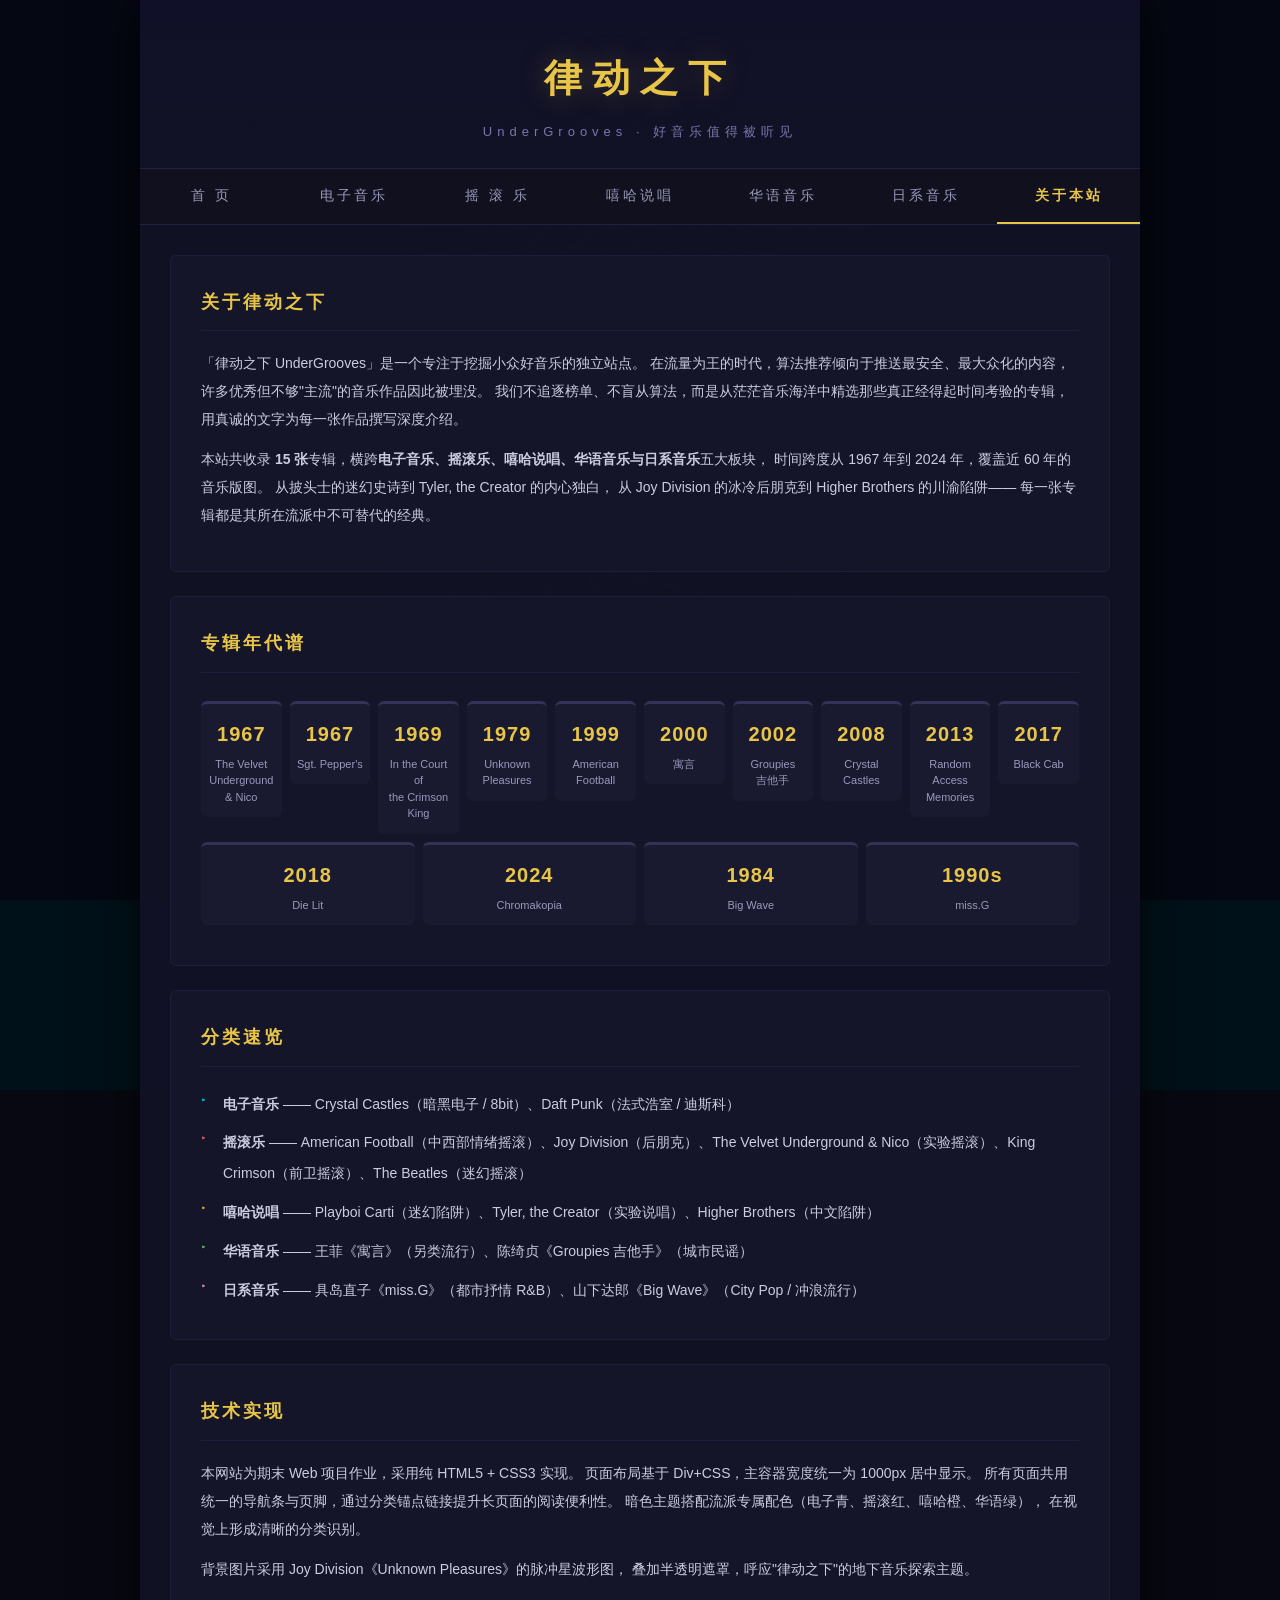
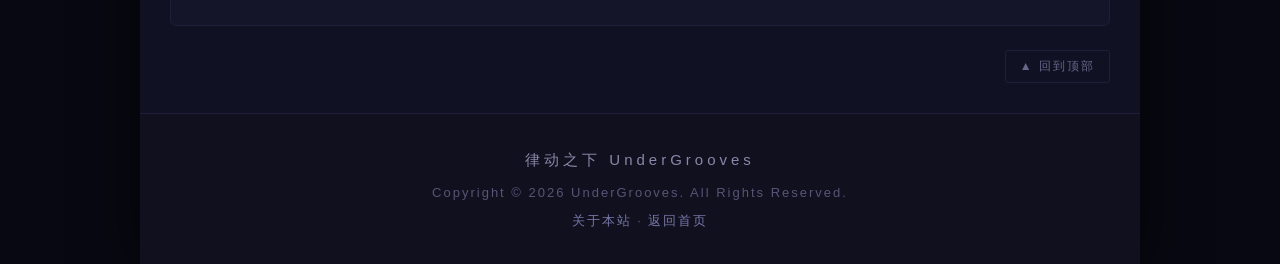
==== about.html @ 2fa011f9 "feat: 新增日系音乐页面 (具岛直子/山下达郎), 全站导航更新" ====
<!DOCTYPE html>
<html lang="zh-CN">
<head>
    <meta charset="UTF-8">
    <meta name="viewport" content="width=device-width, initial-scale=1.0">
    <title>关于本站 · 律动之下</title>
    <link rel="stylesheet" href="css/style.css">
</head>
<body>
    <div id="container">
        <div id="header">
            <div class="site-title">律动之下</div>
            <div class="site-subtitle">UnderGrooves · 好音乐值得被听见</div>
        </div>

        <div id="navbar">
            <ul>
                <li><a href="index.html">首 页</a></li>
                <li><a href="electronic.html">电子音乐</a></li>
                <li><a href="rock.html">摇 滚 乐</a></li>
                <li><a href="hiphop.html">嘻哈说唱</a></li>
                <li><a href="chinese.html">华语音乐</a></li>
                <li><a href="japanese.html">日系音乐</a></li>
                <li><a href="about.html" class="active">关于本站</a></li>
            </ul>
        </div>

        <div id="content">
            <!-- 站点介绍 -->
            <div class="about-section">
                <h3 class="default">关于律动之下</h3>
                <p>
                    「律动之下 UnderGrooves」是一个专注于挖掘小众好音乐的独立站点。
                    在流量为王的时代，算法推荐倾向于推送最安全、最大众化的内容，
                    许多优秀但不够"主流"的音乐作品因此被埋没。
                    我们不追逐榜单、不盲从算法，而是从茫茫音乐海洋中精选那些真正经得起时间考验的专辑，
                    用真诚的文字为每一张作品撰写深度介绍。
                </p>
                <p>
                    本站共收录 <strong>15 张</strong>专辑，横跨<strong>电子音乐、摇滚乐、嘻哈说唱、华语音乐与日系音乐</strong>五大板块，
                    时间跨度从 1967 年到 2024 年，覆盖近 60 年的音乐版图。
                    从披头士的迷幻史诗到 Tyler, the Creator 的内心独白，
                    从 Joy Division 的冰冷后朋克到 Higher Brothers 的川渝陷阱——
                    每一张专辑都是其所在流派中不可替代的经典。
                </p>
            </div>

            <!-- 时间线 -->
            <div class="about-section">
                <h3 class="default">专辑年代谱</h3>
                <div class="timeline">
                    <div class="timeline-item">
                        <div class="year">1967</div>
                        <div class="album-name">The Velvet Underground<br>&amp; Nico</div>
                    </div>
                    <div class="timeline-item">
                        <div class="year">1967</div>
                        <div class="album-name">Sgt. Pepper's</div>
                    </div>
                    <div class="timeline-item">
                        <div class="year">1969</div>
                        <div class="album-name">In the Court of<br>the Crimson King</div>
                    </div>
                    <div class="timeline-item">
                        <div class="year">1979</div>
                        <div class="album-name">Unknown<br>Pleasures</div>
                    </div>
                    <div class="timeline-item">
                        <div class="year">1999</div>
                        <div class="album-name">American<br>Football</div>
                    </div>
                    <div class="timeline-item">
                        <div class="year">2000</div>
                        <div class="album-name">寓言</div>
                    </div>
                    <div class="timeline-item">
                        <div class="year">2002</div>
                        <div class="album-name">Groupies<br>吉他手</div>
                    </div>
                    <div class="timeline-item">
                        <div class="year">2008</div>
                        <div class="album-name">Crystal<br>Castles</div>
                    </div>
                    <div class="timeline-item">
                        <div class="year">2013</div>
                        <div class="album-name">Random Access<br>Memories</div>
                    </div>
                    <div class="timeline-item">
                        <div class="year">2017</div>
                        <div class="album-name">Black Cab</div>
                    </div>
                    <div class="timeline-item">
                        <div class="year">2018</div>
                        <div class="album-name">Die Lit</div>
                    </div>
                    <div class="timeline-item">
                        <div class="year">2024</div>
                        <div class="album-name">Chromakopia</div>
                    </div>
                    <div class="timeline-item">
                        <div class="year">1984</div>
                        <div class="album-name">Big Wave</div>
                    </div>
                    <div class="timeline-item">
                        <div class="year">1990s</div>
                        <div class="album-name">miss.G</div>
                    </div>
                </div>
            </div>

            <!-- 分类速览 -->
            <div class="about-section">
                <h3 class="default">分类速览</h3>
                <ul>
                    <li class="electronic"><strong>电子音乐</strong> —— Crystal Castles（暗黑电子 / 8bit）、Daft Punk（法式浩室 / 迪斯科）</li>
                    <li class="rock"><strong>摇滚乐</strong> —— American Football（中西部情绪摇滚）、Joy Division（后朋克）、The Velvet Underground &amp; Nico（实验摇滚）、King Crimson（前卫摇滚）、The Beatles（迷幻摇滚）</li>
                    <li class="hiphop"><strong>嘻哈说唱</strong> —— Playboi Carti（迷幻陷阱）、Tyler, the Creator（实验说唱）、Higher Brothers（中文陷阱）</li>
                    <li class="chinese"><strong>华语音乐</strong> —— 王菲《寓言》（另类流行）、陈绮贞《Groupies 吉他手》（城市民谣）</li>
                    <li class="japanese"><strong>日系音乐</strong> —— 具岛直子《miss.G》（都市抒情 R&B）、山下达郎《Big Wave》（City Pop / 冲浪流行）</li>
                </ul>
            </div>

            <!-- 技术实现 -->
            <div class="about-section">
                <h3 class="default">技术实现</h3>
                <p>
                    本网站为期末 Web 项目作业，采用纯 HTML5 + CSS3 实现。
                    页面布局基于 Div+CSS，主容器宽度统一为 1000px 居中显示。
                    所有页面共用统一的导航条与页脚，通过分类锚点链接提升长页面的阅读便利性。
                    暗色主题搭配流派专属配色（电子青、摇滚红、嘻哈橙、华语绿），
                    在视觉上形成清晰的分类识别。
                </p>
                <p>
                    背景图片采用 Joy Division《Unknown Pleasures》的脉冲星波形图，
                    叠加半透明遮罩，呼应"律动之下"的地下音乐探索主题。
                </p>
            </div>

            <div class="back-to-top">
                <a href="#header">▲ 回到顶部</a>
            </div>
        </div>

        <div id="footer">
            <p class="footer-name">律动之下 UnderGrooves</p>
            <p>Copyright &copy; 2026 UnderGrooves. All Rights Reserved.</p>
            <p><a href="about.html">关于本站</a> · <a href="index.html">返回首页</a></p>
        </div>
    </div>
</body>
</html>
---- css/style.css ----
/* ============================================
   律动之下 UnderGrooves - 统一样式表
   ============================================ */

/* --- 基础重置与全局样式 --- */
* {
    margin: 0;
    padding: 0;
    box-sizing: border-box;
}

body {
    font-family: "Microsoft YaHei", "PingFang SC", "Hiragino Sans GB", Arial, sans-serif;
    background: #080812 url('../imagefiles/img007.jpg') no-repeat fixed center center;
    background-size: cover;
    color: #e0e0e0;
    line-height: 1.8;
    min-height: 100vh;
}

body::before {
    content: "";
    position: fixed;
    top: 0;
    left: 0;
    width: 100%;
    height: 100%;
    background: rgba(6, 6, 18, 0.9);
    z-index: -1;
}

/* --- 主容器 --- */
#container {
    width: 1000px;
    margin: 0 auto;
    background: rgba(18, 18, 38, 0.96);
    min-height: 100vh;
    box-shadow: 0 0 50px rgba(0, 0, 0, 0.7);
}

/* --- 头部区域 --- */
#header {
    text-align: center;
    padding: 44px 20px 24px 20px;
    border-bottom: 1px solid #222244;
    background: linear-gradient(180deg, #101028 0%, #121226 100%);
}

#header .site-title {
    font-size: 38px;
    font-weight: bold;
    letter-spacing: 10px;
    color: #e8c547;
    margin-bottom: 8px;
    text-shadow: 0 0 30px rgba(232, 197, 71, 0.25);
}

#header .site-subtitle {
    font-size: 13px;
    color: #7777aa;
    letter-spacing: 5px;
}

/* --- 导航条 --- */
#navbar {
    background: #10101e;
    border-bottom: 1px solid #222244;
    text-align: center;
}

#navbar ul {
    list-style: none;
    display: flex;
    justify-content: center;
}

#navbar ul li {
    flex: 1;
    max-width: 160px;
}

#navbar ul li a {
    display: block;
    padding: 14px 0;
    color: #9999bb;
    text-decoration: none;
    font-size: 14px;
    letter-spacing: 3px;
    transition: all 0.3s ease;
    border-bottom: 2px solid transparent;
    position: relative;
}

#navbar ul li a:hover {
    color: #ffffff;
    background: rgba(255, 255, 255, 0.03);
}

#navbar ul li a.active {
    color: #e8c547;
    border-bottom-color: #e8c547;
    font-weight: bold;
}

/* 导航悬停时各分类颜色 */
#navbar ul li:nth-child(1) a:hover { border-bottom-color: #ffffff; }
#navbar ul li:nth-child(2) a:hover { border-bottom-color: #00d4ff; }
#navbar ul li:nth-child(3) a:hover { border-bottom-color: #ff6b6b; }
#navbar ul li:nth-child(4) a:hover { border-bottom-color: #ffb347; }
#navbar ul li:nth-child(5) a:hover { border-bottom-color: #6bcb77; }
#navbar ul li:nth-child(6) a:hover { border-bottom-color: #e8a0bf; }
#navbar ul li:nth-child(7) a:hover { border-bottom-color: #c084fc; }

/* --- 内容区域 --- */
#content {
    padding: 30px;
}

/* --- Hero 区域（首页）--- */
.hero {
    text-align: center;
    padding: 44px 30px;
    margin-bottom: 36px;
    background: linear-gradient(135deg, rgba(20, 20, 50, 0.7), rgba(12, 12, 35, 0.9));
    border-radius: 8px;
    border: 1px solid #222244;
    position: relative;
    overflow: hidden;
}

/* 微弱的律动线条装饰 */
.hero::before {
    content: "";
    position: absolute;
    top: 0;
    left: 50%;
    transform: translateX(-50%);
    width: 200px;
    height: 2px;
    background: linear-gradient(90deg, transparent, #e8c547, transparent);
}

.hero h2 {
    font-size: 28px;
    color: #e8c547;
    letter-spacing: 5px;
    margin-bottom: 18px;
}

.hero p {
    color: #aaaacc;
    font-size: 15px;
    line-height: 2.2;
    max-width: 680px;
    margin: 0 auto;
}

/* --- 分类区块标题 --- */
.section-title {
    font-size: 20px;
    letter-spacing: 4px;
    padding-bottom: 10px;
    margin-bottom: 24px;
    margin-top: 10px;
    border-bottom: 1px solid #222244;
    position: relative;
    color: #ddddee;
}

.section-title::after {
    content: "";
    position: absolute;
    bottom: -1px;
    left: 0;
    width: 50px;
    height: 2px;
}

/* 各分类标题下划线颜色 */
.section-title.electronic::after { background: #00d4ff; }
.section-title.rock::after       { background: #ff6b6b; }
.section-title.hiphop::after     { background: #ffb347; }
.section-title.chinese::after    { background: #6bcb77; }
.section-title.japanese::after   { background: #e8a0bf; }

/* --- 专辑卡片网格 --- */
.album-grid {
    display: grid;
    grid-template-columns: repeat(3, 1fr);
    gap: 20px;
    margin-bottom: 36px;
}

.album-card {
    background: rgba(24, 24, 48, 0.8);
    border: 1px solid #1e1e3a;
    border-radius: 6px;
    overflow: hidden;
    transition: all 0.35s ease;
}

.album-card:hover {
    transform: translateY(-5px);
    box-shadow: 0 10px 28px rgba(0, 0, 0, 0.5);
    border-color: #444477;
}

.album-card img {
    width: 100%;
    height: 220px;
    object-fit: cover;
    display: block;
    transition: filter 0.3s;
}

.album-card:hover img {
    filter: brightness(1.1);
}

.album-card .card-info {
    padding: 14px 16px 16px;
}

.album-card .card-info h3 {
    font-size: 15px;
    color: #e8c547;
    margin-bottom: 3px;
    letter-spacing: 1px;
}

.album-card .card-info .artist {
    font-size: 13px;
    color: #8888aa;
    margin-bottom: 8px;
}

.album-card .card-info .card-meta {
    display: flex;
    gap: 8px;
    align-items: center;
    flex-wrap: wrap;
}

.album-card .card-info .year-tag {
    font-size: 11px;
    padding: 2px 8px;
    border-radius: 3px;
    background: rgba(255, 255, 255, 0.06);
    color: #9999bb;
    letter-spacing: 1px;
}

.album-card .card-info .genre-tag {
    font-size: 11px;
    padding: 2px 8px;
    border-radius: 3px;
    letter-spacing: 1px;
}

/* 首页卡片各分类颜色提示 */
.album-card.card-electronic .genre-tag { background: rgba(0, 212, 255, 0.12); color: #00d4ff; }
.album-card.card-electronic:hover { border-color: rgba(0, 212, 255, 0.4); }

.album-card.card-rock .genre-tag { background: rgba(255, 107, 107, 0.12); color: #ff6b6b; }
.album-card.card-rock:hover { border-color: rgba(255, 107, 107, 0.4); }

.album-card.card-hiphop .genre-tag { background: rgba(255, 179, 71, 0.12); color: #ffb347; }
.album-card.card-hiphop:hover { border-color: rgba(255, 179, 71, 0.4); }

.album-card.card-chinese .genre-tag { background: rgba(107, 203, 119, 0.12); color: #6bcb77; }
.album-card.card-chinese:hover { border-color: rgba(107, 203, 119, 0.4); }

.album-card.card-japanese .genre-tag { background: rgba(232, 160, 191, 0.12); color: #e8a0bf; }
.album-card.card-japanese:hover { border-color: rgba(232, 160, 191, 0.5); }

.album-card a {
    text-decoration: none;
    color: inherit;
}

/* --- 专辑详情（分类页面）--- */
.album-detail {
    display: flex;
    gap: 30px;
    margin-bottom: 36px;
    padding: 28px;
    background: rgba(24, 24, 48, 0.6);
    border: 1px solid #1e1e3a;
    border-left: 3px solid #333355;
    border-radius: 0 6px 6px 0;
    transition: all 0.3s ease;
}

.album-detail:hover {
    background: rgba(28, 28, 52, 0.7);
    box-shadow: 0 4px 20px rgba(0, 0, 0, 0.4);
}

.album-detail .album-cover {
    flex: 0 0 280px;
}

.album-detail .album-cover img {
    width: 100%;
    border-radius: 4px;
    display: block;
    box-shadow: 0 4px 16px rgba(0, 0, 0, 0.5);
}

.album-detail .album-info {
    flex: 1;
}

.album-detail .album-info h3 {
    font-size: 22px;
    color: #e8c547;
    letter-spacing: 2px;
    margin-bottom: 4px;
}

.album-detail .album-info .artist-name {
    font-size: 16px;
    color: #aaaacc;
    margin-bottom: 4px;
}

.album-detail .album-info .meta {
    font-size: 13px;
    color: #666688;
    margin-bottom: 18px;
    display: flex;
    flex-wrap: wrap;
    gap: 8px;
}

.album-detail .album-info .meta span {
    display: inline-block;
    padding: 3px 12px;
    border-radius: 3px;
    font-size: 12px;
    letter-spacing: 1px;
}

/* 分类页各流派主题色 */
.genre-electronic .meta span { background: rgba(0, 212, 255, 0.12); color: #00ccf0; }
.genre-electronic { border-left-color: #00d4ff; }
.genre-electronic .album-info h3 { color: #00d4ff; }

.genre-rock .meta span { background: rgba(255, 107, 107, 0.12); color: #ff6060; }
.genre-rock { border-left-color: #ff6b6b; }
.genre-rock .album-info h3 { color: #ff6b6b; }

.genre-hiphop .meta span { background: rgba(255, 179, 71, 0.12); color: #ffa830; }
.genre-hiphop { border-left-color: #ffb347; }
.genre-hiphop .album-info h3 { color: #ffb347; }

.genre-chinese .meta span { background: rgba(107, 203, 119, 0.12); color: #5db868; }
.genre-chinese { border-left-color: #6bcb77; }
.genre-chinese .album-info h3 { color: #6bcb77; }

.genre-japanese .meta span { background: rgba(232, 160, 191, 0.12); color: #e0a0c0; }
.genre-japanese { border-left-color: #e8a0bf; }
.genre-japanese .album-info h3 { color: #e8a0bf; }

.album-detail .album-info .intro-text {
    font-size: 14px;
    color: #cccce0;
    line-height: 2;
    text-align: justify;
}

/* --- 锚点导航 --- */
.anchor-nav {
    background: rgba(20, 20, 42, 0.6);
    border: 1px solid #1e1e3a;
    border-radius: 6px;
    padding: 16px 20px;
    margin-bottom: 30px;
    display: flex;
    flex-wrap: wrap;
    align-items: center;
    gap: 6px;
}

.anchor-nav span {
    color: #9999bb;
    font-size: 13px;
    letter-spacing: 3px;
    margin-right: 6px;
}

.anchor-nav a {
    display: inline-block;
    color: #aaaacc;
    text-decoration: none;
    font-size: 13px;
    padding: 5px 14px;
    border-radius: 3px;
    background: rgba(255, 255, 255, 0.04);
    transition: all 0.25s ease;
    letter-spacing: 1px;
}

.anchor-nav a:hover {
    color: #ffffff;
    background: rgba(255, 255, 255, 0.1);
}

/* --- 页脚 --- */
#footer {
    text-align: center;
    padding: 28px 20px;
    border-top: 1px solid #1e1e3a;
    background: #10101e;
    color: #555577;
    font-size: 13px;
    letter-spacing: 2px;
}

#footer p {
    margin: 4px 0;
}

#footer .footer-name {
    color: #8888aa;
    font-size: 15px;
    letter-spacing: 4px;
    margin-bottom: 8px;
}

#footer a {
    color: #7777aa;
    text-decoration: none;
    transition: color 0.3s;
}

#footer a:hover {
    color: #e8c547;
}

/* --- 回到顶部 --- */
.back-to-top {
    text-align: right;
    margin-top: 16px;
}

.back-to-top a {
    display: inline-block;
    color: #666688;
    text-decoration: none;
    font-size: 12px;
    padding: 5px 14px;
    border: 1px solid #1e1e3a;
    border-radius: 3px;
    transition: all 0.3s ease;
    letter-spacing: 2px;
}

.back-to-top a:hover {
    color: #e8c547;
    border-color: #444466;
    background: rgba(255, 255, 255, 0.03);
}

/* --- 关于页面 --- */
.about-section {
    background: rgba(24, 24, 48, 0.6);
    border: 1px solid #1e1e3a;
    border-radius: 6px;
    padding: 30px;
    margin-bottom: 24px;
}

.about-section h3 {
    font-size: 18px;
    letter-spacing: 3px;
    margin-bottom: 18px;
    padding-bottom: 12px;
    border-bottom: 1px solid #1e1e3a;
}

.about-section h3.electronic { color: #00d4ff; }
.about-section h3.rock       { color: #ff6b6b; }
.about-section h3.hiphop     { color: #ffb347; }
.about-section h3.chinese    { color: #6bcb77; }
.about-section h3.japanese   { color: #e8a0bf; }
.about-section h3.default    { color: #e8c547; }

.about-section p {
    font-size: 14px;
    color: #cccce0;
    line-height: 2;
    margin-bottom: 12px;
}

.about-section ul {
    list-style: none;
    padding-left: 0;
}

.about-section ul li {
    font-size: 14px;
    color: #cccce0;
    line-height: 2.2;
    padding: 4px 0 4px 22px;
    position: relative;
}

.about-section ul li::before {
    content: "▸";
    position: absolute;
    left: 0;
    font-size: 10px;
}

.about-section ul li.electronic::before { color: #00d4ff; }
.about-section ul li.rock::before       { color: #ff6b6b; }
.about-section ul li.hiphop::before     { color: #ffb347; }
.about-section ul li.chinese::before    { color: #6bcb77; }
.about-section ul li.japanese::before   { color: #e8a0bf; }

/* --- 关于页时间线 --- */
.timeline {
    display: flex;
    justify-content: space-between;
    align-items: flex-start;
    gap: 8px;
    padding: 10px 0;
    flex-wrap: wrap;
}

.timeline-item {
    flex: 1;
    min-width: 80px;
    text-align: center;
    padding: 12px 6px;
    background: rgba(30, 30, 55, 0.5);
    border-radius: 6px;
    border-top: 3px solid #333355;
    transition: all 0.3s ease;
}

.timeline-item:hover {
    border-top-color: #e8c547;
    background: rgba(35, 35, 60, 0.7);
}

.timeline-item .year {
    font-size: 20px;
    font-weight: bold;
    color: #e8c547;
    letter-spacing: 1px;
}

.timeline-item .album-name {
    font-size: 11px;
    color: #9999bb;
    margin-top: 4px;
    line-height: 1.5;
}

/* --- 响应式 --- */
@media screen and (max-width: 1020px) {
    #container {
        width: 96%;
    }
}

@media screen and (max-width: 768px) {
    .album-grid {
        grid-template-columns: repeat(2, 1fr);
    }

    .album-detail {
        flex-direction: column;
    }

    .album-detail .album-cover {
        flex: 0 0 auto;
        max-width: 280px;
        margin: 0 auto;
    }

    #navbar ul {
        flex-wrap: wrap;
    }

    #navbar ul li {
        flex: 0 0 33.33%;
    }

    .timeline {
        flex-direction: column;
    }
}
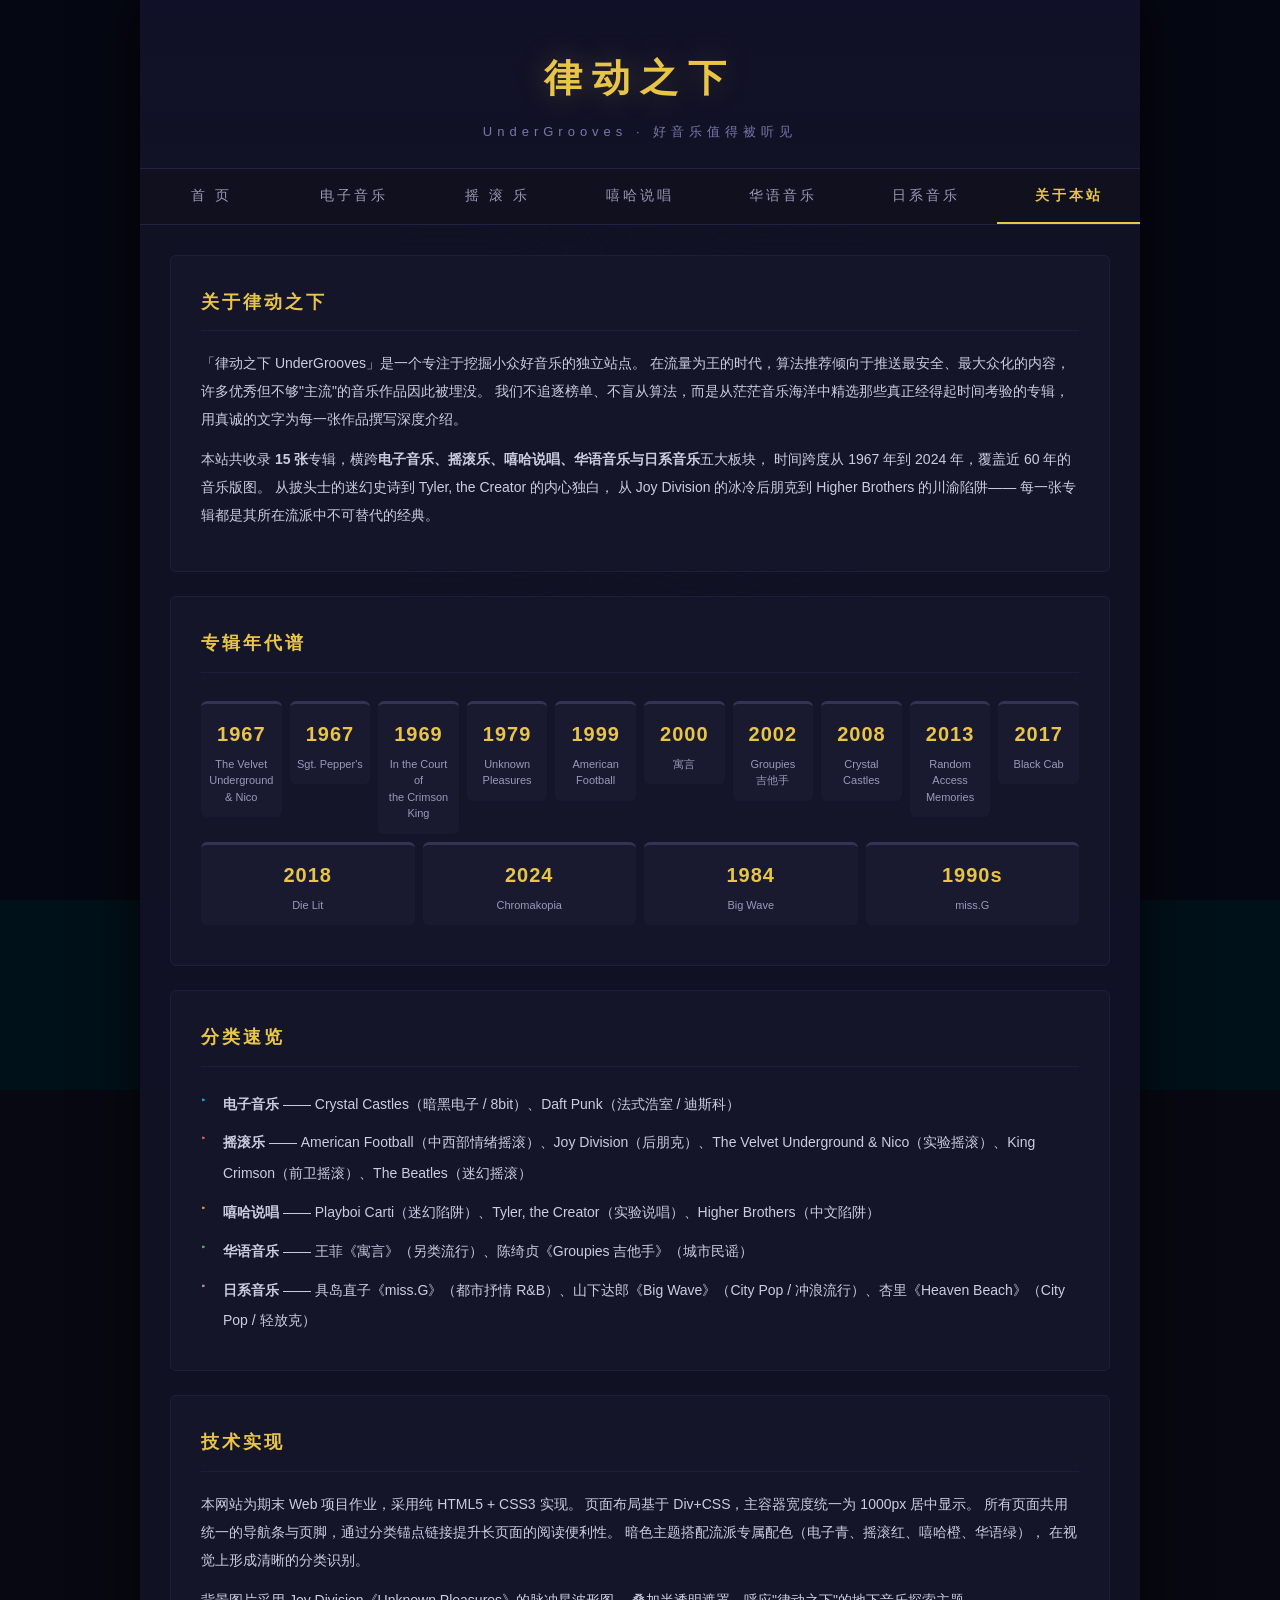
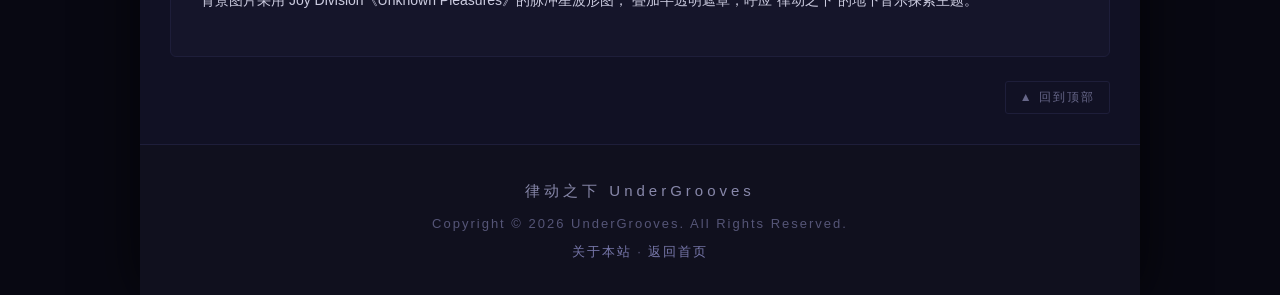
==== commit 8df00564: "feat: 更新杏里 Heaven Beach 专辑介绍" ====
--- a/about.html
+++ b/about.html
@@ -116,7 +116,7 @@
                     <li class="rock"><strong>摇滚乐</strong> —— American Football（中西部情绪摇滚）、Joy Division（后朋克）、The Velvet Underground &amp; Nico（实验摇滚）、King Crimson（前卫摇滚）、The Beatles（迷幻摇滚）</li>
                     <li class="hiphop"><strong>嘻哈说唱</strong> —— Playboi Carti（迷幻陷阱）、Tyler, the Creator（实验说唱）、Higher Brothers（中文陷阱）</li>
                     <li class="chinese"><strong>华语音乐</strong> —— 王菲《寓言》（另类流行）、陈绮贞《Groupies 吉他手》（城市民谣）</li>
-                    <li class="japanese"><strong>日系音乐</strong> —— 具岛直子《miss.G》（都市抒情 R&B）、山下达郎《Big Wave》（City Pop / 冲浪流行）</li>
+                    <li class="japanese"><strong>日系音乐</strong> —— 具岛直子《miss.G》（都市抒情 R&B）、山下达郎《Big Wave》（City Pop / 冲浪流行）、杏里《Heaven Beach》（City Pop / 轻放克）</li>
                 </ul>
             </div>
 
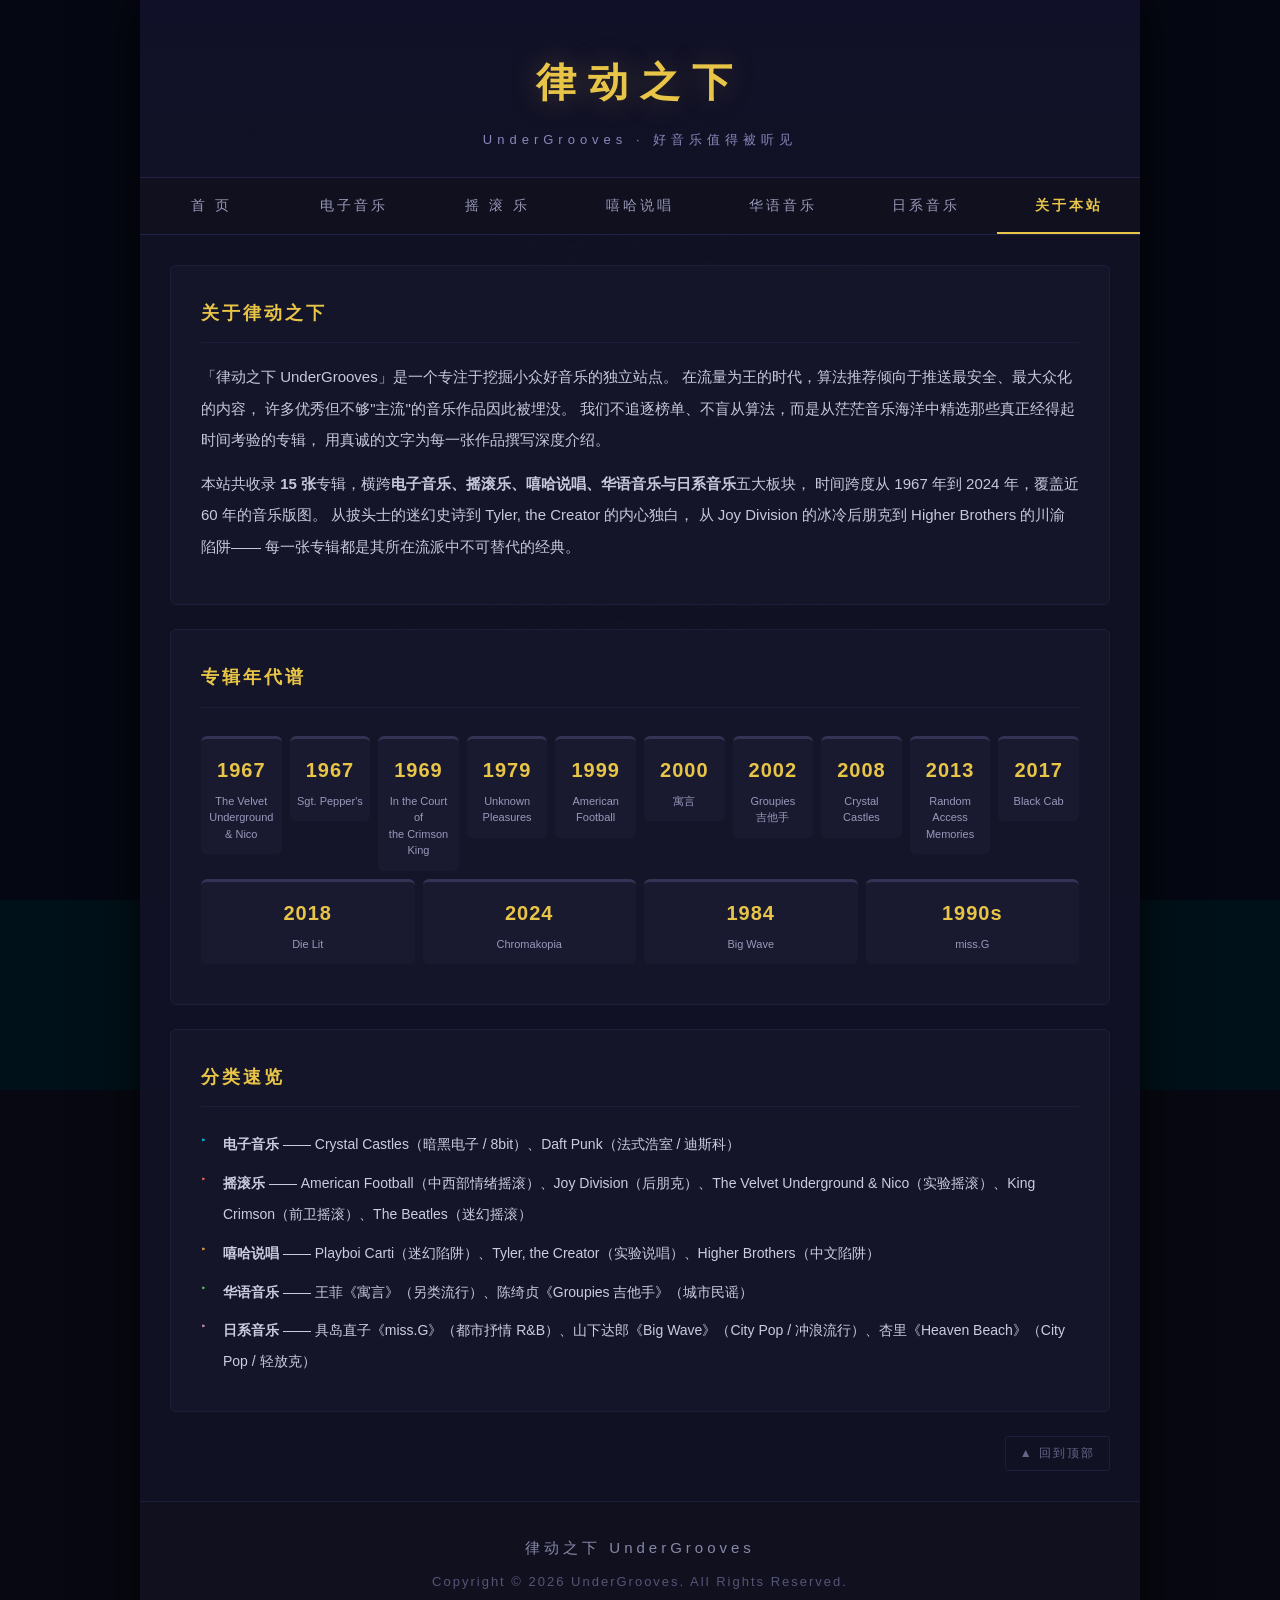
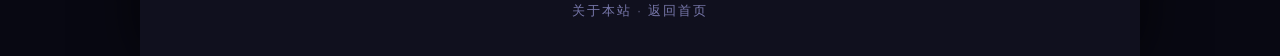
==== commit dd9442e1: "refine: 移除技术实现板块, 优化全站字体排版" ====
--- a/about.html
+++ b/about.html
@@ -120,22 +120,6 @@
                 </ul>
             </div>
 
-            <!-- 技术实现 -->
-            <div class="about-section">
-                <h3 class="default">技术实现</h3>
-                <p>
-                    本网站为期末 Web 项目作业，采用纯 HTML5 + CSS3 实现。
-                    页面布局基于 Div+CSS，主容器宽度统一为 1000px 居中显示。
-                    所有页面共用统一的导航条与页脚，通过分类锚点链接提升长页面的阅读便利性。
-                    暗色主题搭配流派专属配色（电子青、摇滚红、嘻哈橙、华语绿），
-                    在视觉上形成清晰的分类识别。
-                </p>
-                <p>
-                    背景图片采用 Joy Division《Unknown Pleasures》的脉冲星波形图，
-                    叠加半透明遮罩，呼应"律动之下"的地下音乐探索主题。
-                </p>
-            </div>
-
             <div class="back-to-top">
                 <a href="#header">▲ 回到顶部</a>
             </div>
@@ -147,5 +131,18 @@
             <p><a href="about.html">关于本站</a> · <a href="index.html">返回首页</a></p>
         </div>
     </div>
+
+    <audio id="bgm" src="audio/%E5%85%B3%E4%BA%8E%E6%9C%AC%E7%AB%99.mp3" loop autoplay></audio>
+    <script>
+    (function() {
+        var bgm = document.getElementById('bgm');
+        var p = bgm.play();
+        if (p !== undefined) {
+            p.catch(function() {
+                document.addEventListener('click', function() { bgm.play(); }, { once: true });
+            });
+        }
+    })();
+    </script>
 </body>
 </html>
--- a/css/style.css
+++ b/css/style.css
@@ -10,12 +10,17 @@
 }
 
 body {
-    font-family: "Microsoft YaHei", "PingFang SC", "Hiragino Sans GB", Arial, sans-serif;
+    font-family: -apple-system, BlinkMacSystemFont, "SF Pro Text", "PingFang SC", "Noto Sans SC", "Microsoft YaHei", "Hiragino Sans GB", "WenQuanYi Micro Hei", Arial, sans-serif;
     background: #080812 url('../imagefiles/img007.jpg') no-repeat fixed center center;
     background-size: cover;
     color: #e0e0e0;
-    line-height: 1.8;
+    line-height: 1.9;
     min-height: 100vh;
+    -webkit-font-smoothing: antialiased;
+    -moz-osx-font-smoothing: grayscale;
+    text-rendering: optimizeLegibility;
+    font-weight: 400;
+    font-size: 15px;
 }
 
 body::before {
@@ -47,9 +52,9 @@
 }
 
 #header .site-title {
-    font-size: 38px;
-    font-weight: bold;
-    letter-spacing: 10px;
+    font-size: 40px;
+    font-weight: 700;
+    letter-spacing: 12px;
     color: #e8c547;
     margin-bottom: 8px;
     text-shadow: 0 0 30px rgba(232, 197, 71, 0.25);
@@ -57,8 +62,9 @@
 
 #header .site-subtitle {
     font-size: 13px;
-    color: #7777aa;
+    color: #8888bb;
     letter-spacing: 5px;
+    font-weight: 300;
 }
 
 /* --- 导航条 --- */
@@ -85,6 +91,7 @@
     color: #9999bb;
     text-decoration: none;
     font-size: 14px;
+    font-weight: 400;
     letter-spacing: 3px;
     transition: all 0.3s ease;
     border-bottom: 2px solid transparent;
@@ -141,18 +148,20 @@
 }
 
 .hero h2 {
-    font-size: 28px;
+    font-size: 26px;
+    font-weight: 600;
     color: #e8c547;
     letter-spacing: 5px;
     margin-bottom: 18px;
 }
 
 .hero p {
-    color: #aaaacc;
+    color: #b0b0cc;
     font-size: 15px;
     line-height: 2.2;
     max-width: 680px;
     margin: 0 auto;
+    font-weight: 300;
 }
 
 /* --- 分类区块标题 --- */
@@ -364,9 +373,10 @@
 
 .album-detail .album-info .intro-text {
     font-size: 14px;
-    color: #cccce0;
-    line-height: 2;
+    color: #c8c8dd;
+    line-height: 2.1;
     text-align: justify;
+    font-weight: 300;
 }
 
 /* --- 锚点导航 --- */
@@ -487,10 +497,11 @@
 .about-section h3.default    { color: #e8c547; }
 
 .about-section p {
-    font-size: 14px;
-    color: #cccce0;
-    line-height: 2;
+    font-size: 15px;
+    color: #c8c8dd;
+    line-height: 2.1;
     margin-bottom: 12px;
+    font-weight: 300;
 }
 
 .about-section ul {
